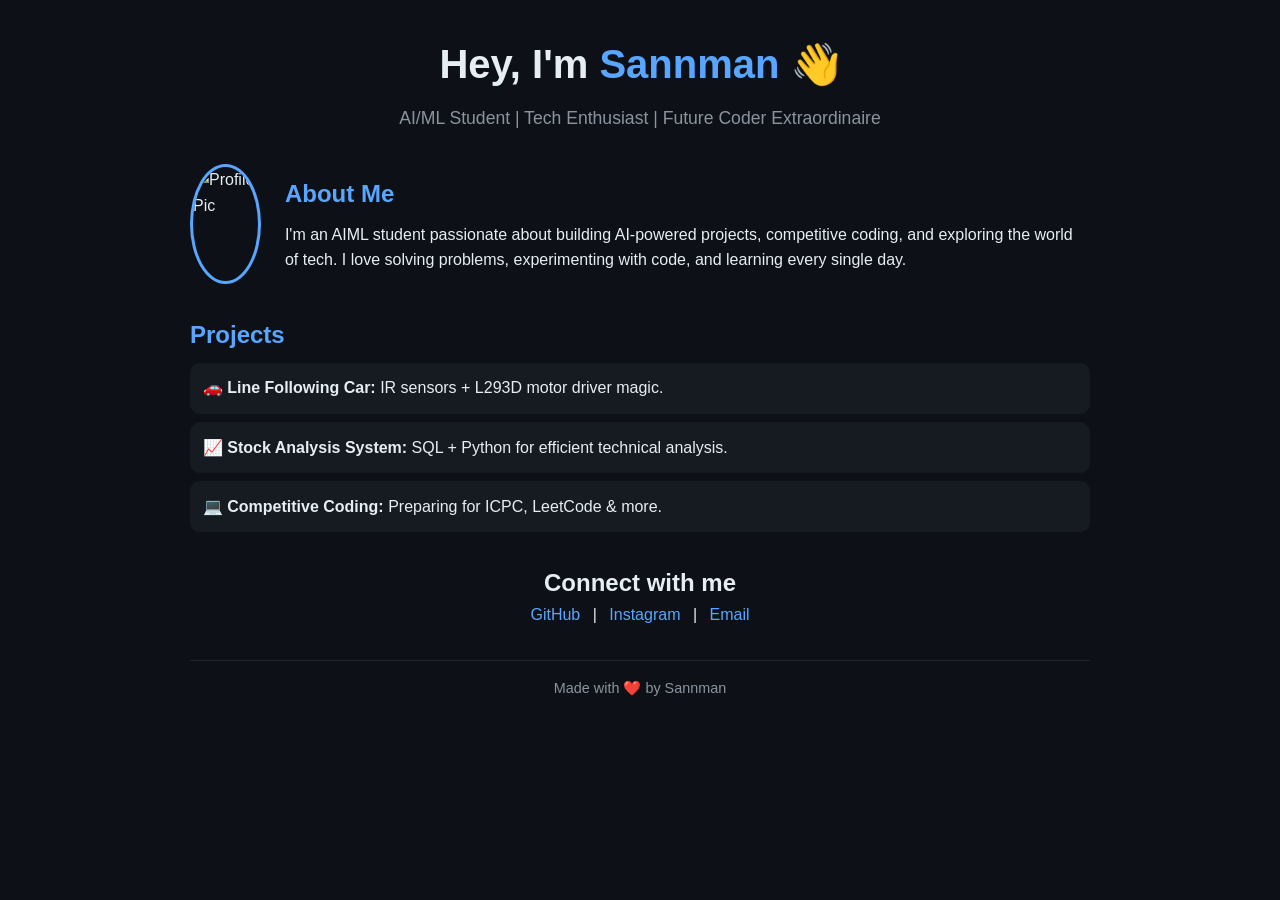
==== index.html @ 836b28f4 "hehe" ====
<!DOCTYPE html>
<html lang="en">
<head>
  <meta charset="UTF-8">
  <meta name="viewport" content="width=device-width, initial-scale=1.0">
  <title>About Me - Sannman</title>
  <link rel="stylesheet" href="style.css">
</head>
<body>
  <div class="container">
    <header>
      <h1>Hey, I'm <span class="highlight">Sannman</span> 👋</h1>
      <p class="tagline">AI/ML Student | Tech Enthusiast | Future Coder Extraordinaire</p>
    </header>

    <section class="about">
      <img src="https://avatars.githubusercontent.com/u/9919?v=4" alt="Profile Pic" class="profile-pic">
      <div>
        <h2>About Me</h2>
        <p>
          I'm an AIML student passionate about building AI-powered projects, competitive coding,
          and exploring the world of tech. I love solving problems, experimenting with code, and
          learning every single day.
        </p>
      </div>
    </section>

    <section class="projects">
      <h2>Projects</h2>
      <ul>
        <li><strong>🚗 Line Following Car:</strong> IR sensors + L293D motor driver magic.</li>
        <li><strong>📈 Stock Analysis System:</strong> SQL + Python for efficient technical analysis.</li>
        <li><strong>💻 Competitive Coding:</strong> Preparing for ICPC, LeetCode & more.</li>
      </ul>
    </section>

    <section class="socials">
      <h2>Connect with me</h2>
      <p>
        <a href="https://github.com/yourusername" target="_blank">GitHub</a> |
        <a href="https://instagram.com/sannman.ai" target="_blank">Instagram</a> |
        <a href="mailto:youremail@example.com">Email</a>
      </p>
    </section>

    <footer>
      <p>Made with ❤️ by Sannman</p>
    </footer>
  </div>
</body>
</html>
---- style.css ----
/* General Reset */
* {
  margin: 0;
  padding: 0;
  box-sizing: border-box;
  font-family: 'Segoe UI', Tahoma, Geneva, Verdana, sans-serif;
}

body {
  background: #0d1117;
  color: #e6edf3;
  line-height: 1.6;
}

.container {
  width: 85%;
  max-width: 900px;
  margin: 0 auto;
  padding: 2rem 0;
}

/* Header */
header {
  text-align: center;
  margin-bottom: 2rem;
}

header h1 {
  font-size: 2.5rem;
}

.highlight {
  color: #58a6ff;
}

.tagline {
  color: #8b949e;
  font-size: 1.1rem;
  margin-top: 0.5rem;
}

/* About Section */
.about {
  display: flex;
  align-items: center;
  gap: 1.5rem;
  margin-bottom: 2rem;
}

.about img.profile-pic {
  width: 120px;
  height: 120px;
  border-radius: 50%;
  border: 3px solid #58a6ff;
}

.about h2 {
  color: #58a6ff;
  margin-bottom: 0.5rem;
}

/* Projects */
.projects {
  margin-bottom: 2rem;
}

.projects h2 {
  color: #58a6ff;
  margin-bottom: 0.5rem;
}

.projects ul {
  list-style: none;
}

.projects li {
  margin: 0.5rem 0;
  background: #161b22;
  padding: 0.8rem;
  border-radius: 10px;
}

/* Socials */
.socials {
  text-align: center;
  margin-bottom: 2rem;
}

.socials a {
  color: #58a6ff;
  text-decoration: none;
  margin: 0 0.5rem;
}

.socials a:hover {
  text-decoration: underline;
}

/* Footer */
footer {
  text-align: center;
  font-size: 0.9rem;
  color: #8b949e;
  border-top: 1px solid #21262d;
  padding-top: 1rem;
}

/* Responsive */
@media (max-width: 768px) {
  .about {
    flex-direction: column;
    text-align: center;
  }
}
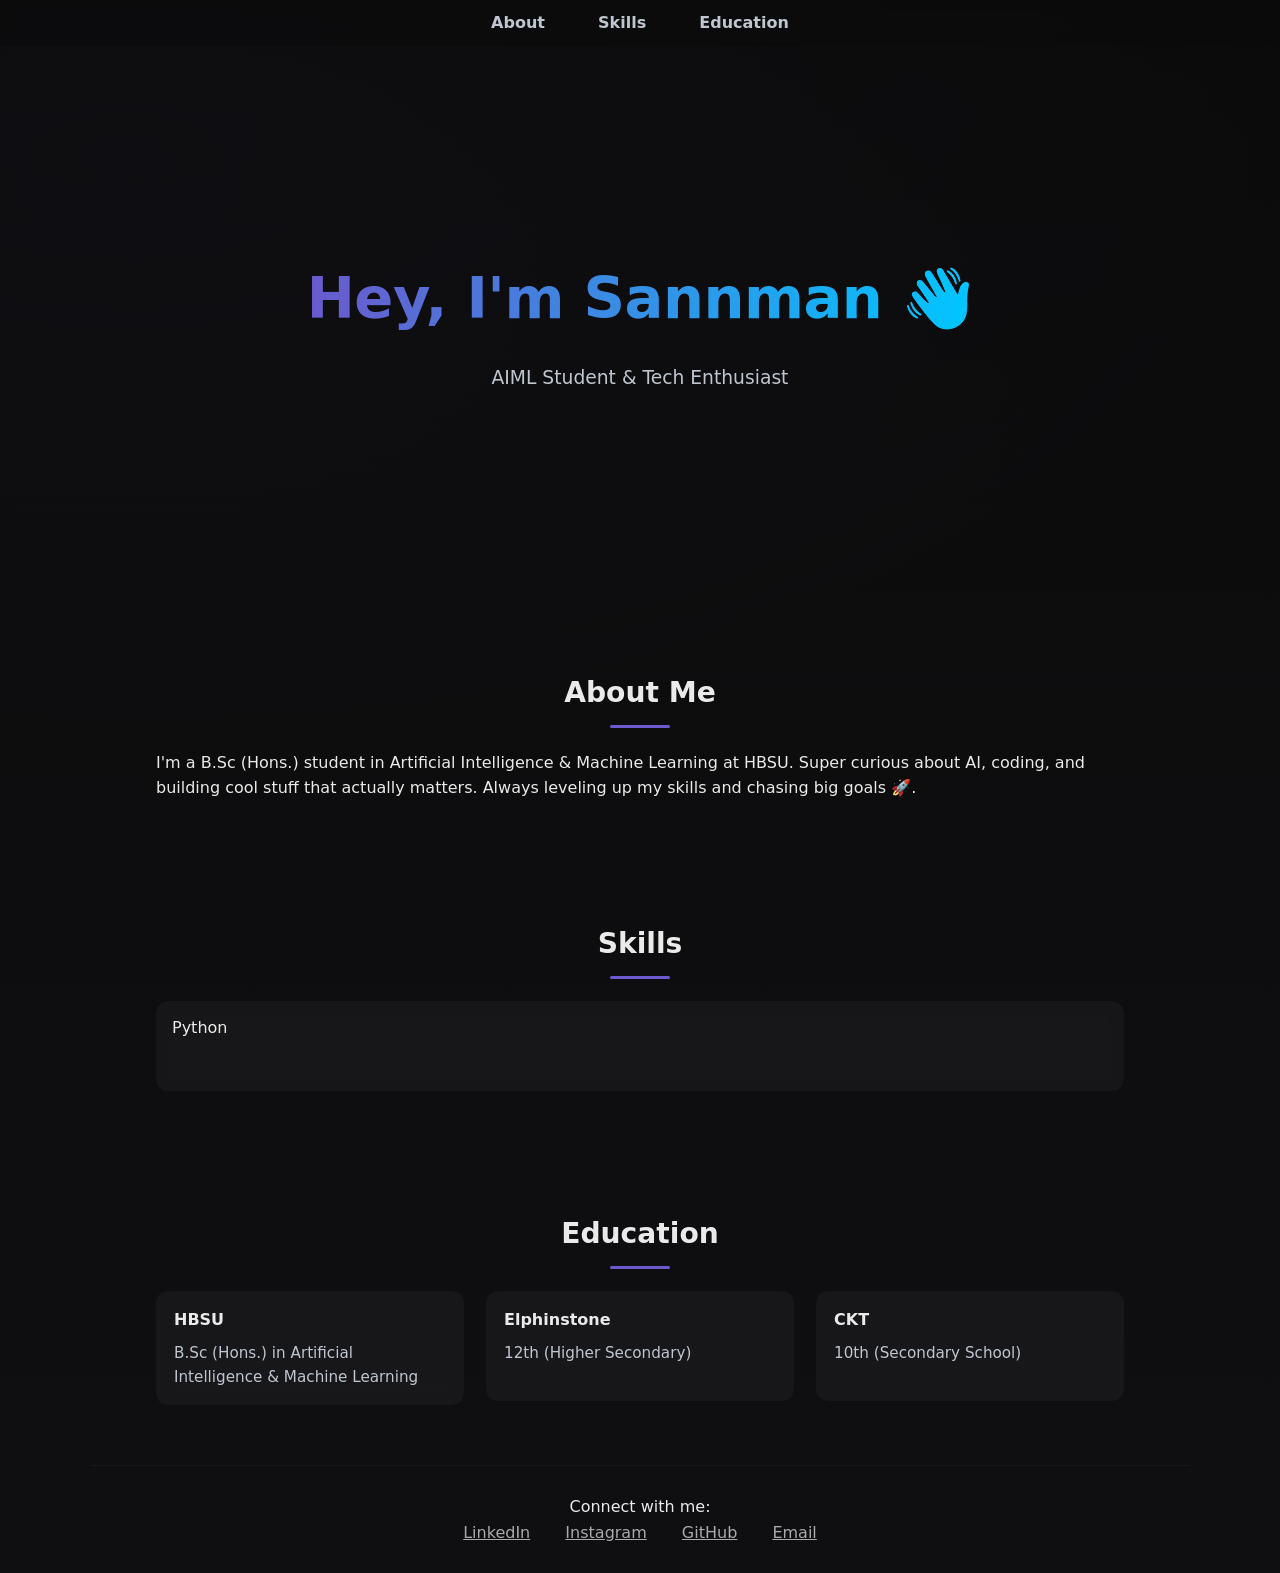
==== commit ac20b898: "made small adjustments to spacing and layout" ====
--- a/index.html
+++ b/index.html
@@ -3,49 +3,73 @@
 <head>
   <meta charset="UTF-8">
   <meta name="viewport" content="width=device-width, initial-scale=1.0">
-  <title>About Me - Sannman</title>
+  <title>Sannman Prabhu | Portfolio</title>
   <link rel="stylesheet" href="style.css">
 </head>
 <body>
-  <div class="container">
-    <header>
-      <h1>Hey, I'm <span class="highlight">Sannman</span> 👋</h1>
-      <p class="tagline">AI/ML Student | Tech Enthusiast | Future Coder Extraordinaire</p>
-    </header>
+  <!-- ===== Header ===== -->
+  <header>
+    <nav>
+      <a href="#about">About</a>
+      <a href="#skills">Skills</a>
+      <a href="#education">Education</a>
+    </nav>
+  </header>
 
-    <section class="about">
-      <img src="https://avatars.githubusercontent.com/u/9919?v=4" alt="Profile Pic" class="profile-pic">
-      <div>
-        <h2>About Me</h2>
-        <p>
-          I'm an AIML student passionate about building AI-powered projects, competitive coding,
-          and exploring the world of tech. I love solving problems, experimenting with code, and
-          learning every single day.
-        </p>
+  <main class="container">
+  <!-- ===== Hero ===== -->
+  <section class="hero reveal" id="home">
+    <h1>Hey, I'm Sannman 👋</h1>
+    <h3>AIML Student & Tech Enthusiast</h3>
+  </section>
+
+  <!-- ===== About ===== -->
+  <section id="about" class="reveal">
+    <h2>About Me</h2>
+    <p>
+      I'm a B.Sc (Hons.) student in Artificial Intelligence & Machine Learning at HBSU.  
+      Super curious about AI, coding, and building cool stuff that actually matters.  
+      Always leveling up my skills and chasing big goals 🚀.
+    </p>
+  </section>
+
+  <!-- ===== Skills ===== -->
+  <section id="skills" class="reveal">
+    <h2>Skills</h2>
+    <div class="card-container">
+      <div class="card">Python</div>
+    </div>
+  </section>
+
+  <!-- ===== Education ===== -->
+  <section id="education" class="reveal">
+    <h2>Education</h2>
+    <div class="card-container">
+      <div class="card">
+        <h3>HBSU</h3>
+        <p>B.Sc (Hons.) in Artificial Intelligence & Machine Learning</p>
       </div>
-    </section>
+      <div class="card">
+        <h3>Elphinstone</h3>
+        <p>12th (Higher Secondary)</p>
+      </div>
+      <div class="card">
+        <h3>CKT</h3>
+        <p>10th (Secondary School)</p>
+      </div>
+    </div>
+  </section>
 
-    <section class="projects">
-      <h2>Projects</h2>
-      <ul>
-        <li><strong>🚗 Line Following Car:</strong> IR sensors + L293D motor driver magic.</li>
-        <li><strong>📈 Stock Analysis System:</strong> SQL + Python for efficient technical analysis.</li>
-        <li><strong>💻 Competitive Coding:</strong> Preparing for ICPC, LeetCode & more.</li>
-      </ul>
-    </section>
+  <!-- Footer -->
+  <footer>
+    <p>Connect with me:</p>
+    <a href="https://www.linkedin.com/in/sannman" target="_blank">LinkedIn</a>
+    <a href="https://instagram.com/sannman.ai" target="_blank">Instagram</a>
+    <a href="https://github.com/Sannman1" target="_blank">GitHub</a>
+    <a href="mailto:prabhusanman2@gmail.com">Email</a>
+  </footer>
+  </main>
 
-    <section class="socials">
-      <h2>Connect with me</h2>
-      <p>
-        <a href="https://github.com/yourusername" target="_blank">GitHub</a> |
-        <a href="https://instagram.com/sannman.ai" target="_blank">Instagram</a> |
-        <a href="mailto:youremail@example.com">Email</a>
-      </p>
-    </section>
-
-    <footer>
-      <p>Made with ❤️ by Sannman</p>
-    </footer>
-  </div>
+  <script src="script.js"></script>
 </body>
 </html>
--- a/style.css
+++ b/style.css
@@ -1,115 +1,207 @@
-
-/* General Reset */
-* {
+:root{
+  --bg-0: #0b0b0b;
+  --bg-1: #0f0f12;
+  --muted: #bfc6cf;
+  --accent: #6a5acd;
+  --accent-2: #00c6ff;
+  --card-bg: rgba(255,255,255,0.04);
+}
+
+*{
   margin: 0;
   padding: 0;
   box-sizing: border-box;
-  font-family: 'Segoe UI', Tahoma, Geneva, Verdana, sans-serif;
+  font-family: 'Inter', system-ui, -apple-system, "Segoe UI", Roboto, "Helvetica Neue", Arial;
+  scroll-behavior: smooth;
 }
 
 body {
-  background: #0d1117;
-  color: #e6edf3;
+  background: radial-gradient(1200px 600px at 10% 10%, rgba(106,90,205,0.03), transparent), linear-gradient(180deg, var(--bg-0), var(--bg-1));
+  color: #eaeaea;
   line-height: 1.6;
-}
-
-.container {
-  width: 85%;
-  max-width: 900px;
-  margin: 0 auto;
-  padding: 2rem 0;
-}
-
-/* Header */
+  -webkit-font-smoothing: antialiased;
+  -moz-osx-font-smoothing: grayscale;
+}
+
+/* ========= Navbar ========= */
+
 header {
+  position: sticky;
+  top: 0;
+  z-index: 40;
+  padding: 10px 6%;
+  display: flex;
+  justify-content: center;
+  align-items: center;
+  background: rgba(11,11,11,0.55);
+  backdrop-filter: blur(6px);
+  transition: box-shadow 0.25s ease, background 0.25s ease, transform 0.25s ease;
+}
+
+header.scrolled{
+  box-shadow: 0 6px 18px rgba(2,6,23,0.6);
+  background: rgba(11,11,11,0.78);
+}
+
+/* Header logo styling */
+/* header title removed - nav centered */
+
+nav a {
+  color: var(--muted);
+  margin: 0 14px;
+  font-weight: 600;
+  text-decoration: none;
+  position: relative;
+  padding: 8px 10px;
+  border-radius: 6px;
+  transition: color 180ms ease, background 180ms ease, transform 180ms ease;
+}
+
+nav a::after {
+  content: "";
+  position: absolute;
+  left: 0;
+  bottom: -4px;
+  width: 0;
+  height: 2px;
+  background: #6a5acd;
+  transition: width 0.3s ease;
+}
+
+nav a:hover::after {
+  width: 100%;
+}
+
+nav a.active {
+  color: var(--accent-2);
+}
+
+nav a.active::after {
+  width: 100%;
+  background: linear-gradient(90deg, var(--accent), var(--accent-2));
+}
+
+/* ========= Hero ========= */
+.hero {
   text-align: center;
-  margin-bottom: 2rem;
-}
-
-header h1 {
-  font-size: 2.5rem;
-}
-
-.highlight {
-  color: #58a6ff;
-}
-
-.tagline {
-  color: #8b949e;
-  font-size: 1.1rem;
-  margin-top: 0.5rem;
-}
-
-/* About Section */
-.about {
+  padding: 40px 6% 56px 6%;
+  min-height: 62vh;
   display: flex;
   align-items: center;
-  gap: 1.5rem;
-  margin-bottom: 2rem;
-}
-
-.about img.profile-pic {
-  width: 120px;
-  height: 120px;
-  border-radius: 50%;
-  border: 3px solid #58a6ff;
-}
-
-.about h2 {
-  color: #58a6ff;
-  margin-bottom: 0.5rem;
-}
-
-/* Projects */
-.projects {
-  margin-bottom: 2rem;
-}
-
-.projects h2 {
-  color: #58a6ff;
-  margin-bottom: 0.5rem;
-}
-
-.projects ul {
-  list-style: none;
-}
-
-.projects li {
-  margin: 0.5rem 0;
-  background: #161b22;
-  padding: 0.8rem;
-  border-radius: 10px;
-}
-
-/* Socials */
-.socials {
+  justify-content: center;
+  flex-direction: column;
+}
+
+.hero h1 {
+  font-size: clamp(2rem, 4.5vw, 3.6rem);
+  font-weight: 800;
+  background: linear-gradient(90deg, var(--accent), var(--accent-2));
+  background-clip: text;
+  -webkit-background-clip: text;
+  color: transparent;
+  -webkit-text-fill-color: transparent;
+  margin-bottom: 12px;
+  letter-spacing: -0.5px;
+}
+
+.hero h3 {
+  font-weight: 500;
+  color: var(--muted);
+  margin-top: 6px;
+}
+
+/* ========= Sections ========= */
+section {
+  padding: 60px 6%;
+}
+
+/* Page container to control width and centering */
+.container{
+  max-width: 1100px;
+  margin: 0 auto;
+  width: 100%;
+}
+
+/* Small tweak: reduce top gap between header and main on wide screens */
+@media (min-width: 1100px){
+  .container{padding-top:6px}
+}
+
+h2 {
+  font-size: clamp(1.25rem, 2.2vw, 2rem);
+  margin-bottom: 22px;
   text-align: center;
-  margin-bottom: 2rem;
-}
-
-.socials a {
-  color: #58a6ff;
-  text-decoration: none;
-  margin: 0 0.5rem;
-}
-
-.socials a:hover {
-  text-decoration: underline;
-}
-
-/* Footer */
+  position: relative;
+}
+
+h2::after {
+  content: "";
+  display: block;
+  width: 60px;
+  height: 3px;
+  margin: 10px auto 0;
+  background: #6a5acd;
+  border-radius: 2px;
+}
+
+/* ========= Cards ========= */
+.card-container {
+  display: grid;
+  gap: 18px;
+  grid-template-columns: repeat(auto-fit, minmax(220px, 1fr));
+  align-items: start; /* don't stretch cards to row height */
+}
+
+.card {
+  background: var(--card-bg);
+  padding: 14px 16px;
+  border-radius: 12px;
+  backdrop-filter: blur(6px);
+  transition: transform 0.32s cubic-bezier(.2,.9,.2,1), box-shadow 0.32s;
+  align-self: start; /* ensure card height fits content */
+  min-height: 90px; /* compact default height */
+}
+
+.card:hover {
+  transform: translateY(-6px);
+  box-shadow: 0 12px 30px rgba(2,6,23,0.6);
+}
+
+/* Tighter typography inside cards */
+.card h3{ font-size: 1rem; margin-bottom: 8px; }
+.card p{ color: var(--muted); font-size: 0.95rem; margin: 0; }
+
+/* Make education cards a bit narrower on large screens */
+@media (min-width: 1000px){
+  #education .card-container{ grid-template-columns: repeat(3, 1fr); gap: 22px; }
+  #education .card{ min-height: 110px; padding: 16px 18px; }
+}
+
+/* Reveal animation helper */
+.reveal {
+  opacity: 0;
+  transform: translateY(18px);
+  transition: opacity 0.7s ease, transform 0.7s ease;
+}
+
+.reveal.active {
+  opacity: 1;
+  transform: translateY(0);
+}
+
+/* ========= Footer ========= */
 footer {
   text-align: center;
-  font-size: 0.9rem;
-  color: #8b949e;
-  border-top: 1px solid #21262d;
-  padding-top: 1rem;
-}
-
-/* Responsive */
-@media (max-width: 768px) {
-  .about {
-    flex-direction: column;
-    text-align: center;
-  }
-}
+  padding: 28px 6%;
+  border-top: 1px solid rgba(255,255,255,0.04);
+}
+
+footer a {
+  margin: 0 15px;
+  color: #aaa;
+  transition: color 0.3s ease;
+}
+
+footer a:hover {
+  color: #6a5acd;
+}
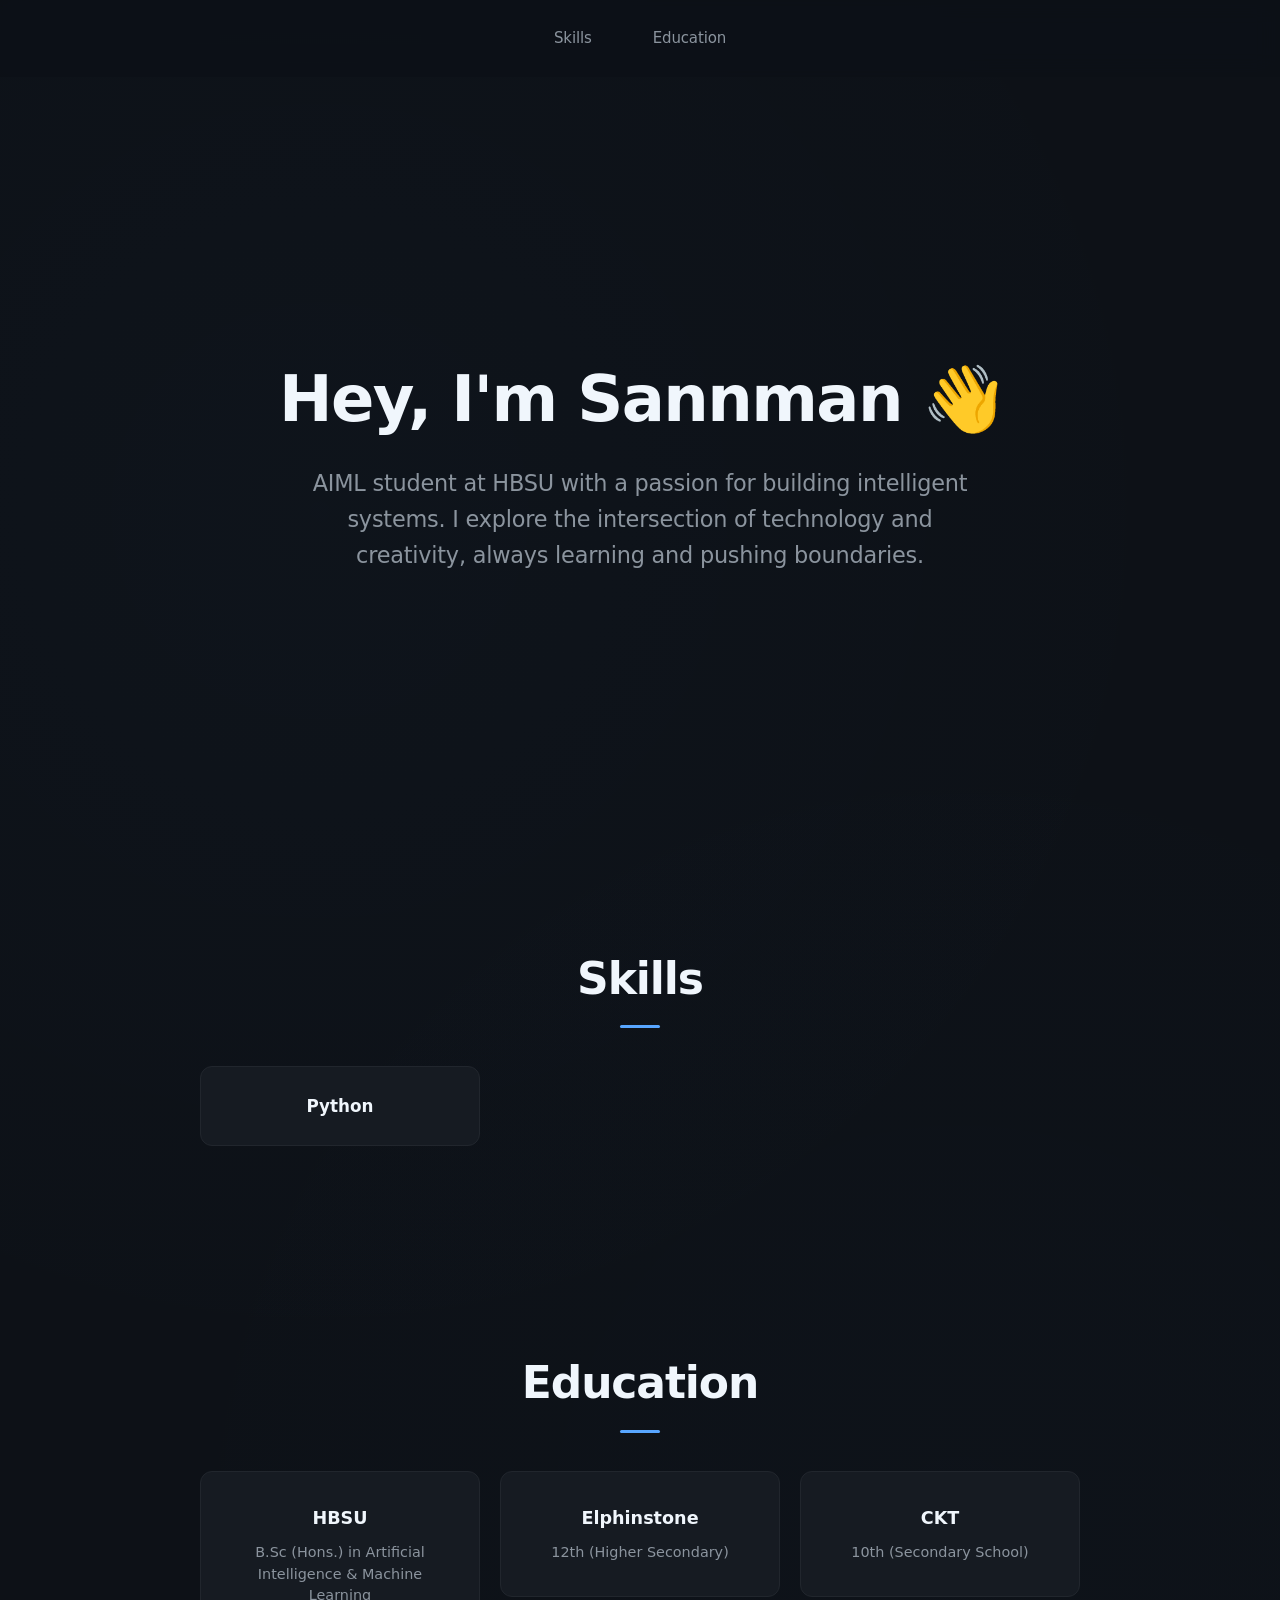
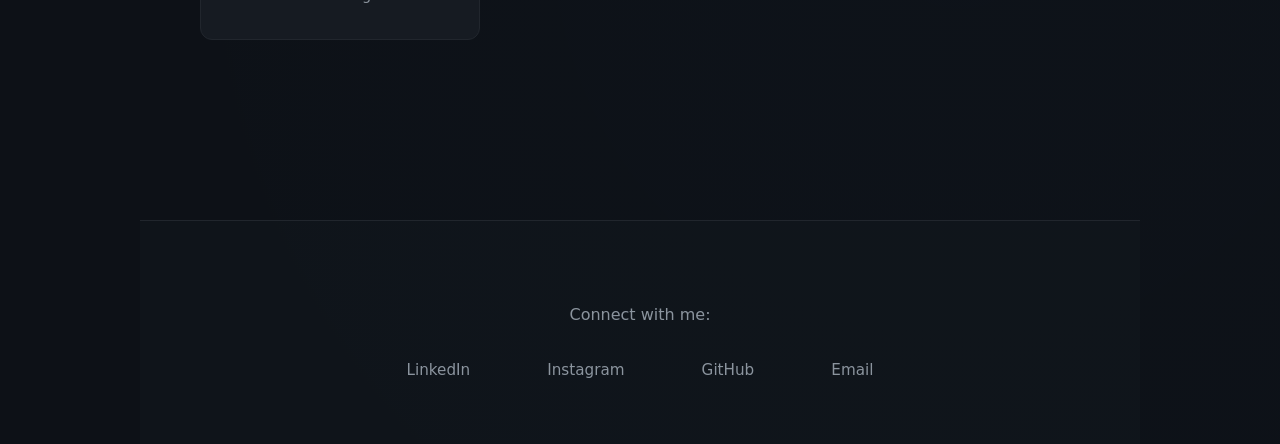
==== commit ef8d8c47: "changed visuals" ====
--- a/index.html
+++ b/index.html
@@ -10,7 +10,6 @@
   <!-- ===== Header ===== -->
   <header>
     <nav>
-      <a href="#about">About</a>
       <a href="#skills">Skills</a>
       <a href="#education">Education</a>
     </nav>
@@ -20,24 +19,14 @@
   <!-- ===== Hero ===== -->
   <section class="hero reveal" id="home">
     <h1>Hey, I'm Sannman 👋</h1>
-    <h3>AIML Student & Tech Enthusiast</h3>
+    <h3>AIML student at HBSU with a passion for building intelligent systems. I explore the intersection of technology and creativity, always learning and pushing boundaries.</h3>
   </section>
 
-  <!-- ===== About ===== -->
-  <section id="about" class="reveal">
-    <h2>About Me</h2>
-    <p>
-      I'm a B.Sc (Hons.) student in Artificial Intelligence & Machine Learning at HBSU.  
-      Super curious about AI, coding, and building cool stuff that actually matters.  
-      Always leveling up my skills and chasing big goals 🚀.
-    </p>
-  </section>
-
-  <!-- ===== Skills ===== -->
   <section id="skills" class="reveal">
     <h2>Skills</h2>
     <div class="card-container">
-      <div class="card">Python</div>
+      <div class="card stagger">Python</div>
+      
     </div>
   </section>
 
@@ -45,15 +34,15 @@
   <section id="education" class="reveal">
     <h2>Education</h2>
     <div class="card-container">
-      <div class="card">
+      <div class="card stagger">
         <h3>HBSU</h3>
         <p>B.Sc (Hons.) in Artificial Intelligence & Machine Learning</p>
       </div>
-      <div class="card">
+      <div class="card stagger">
         <h3>Elphinstone</h3>
         <p>12th (Higher Secondary)</p>
       </div>
-      <div class="card">
+      <div class="card stagger">
         <h3>CKT</h3>
         <p>10th (Secondary School)</p>
       </div>
@@ -70,6 +59,6 @@
   </footer>
   </main>
 
-  <script src="script.js"></script>
+  <script src="script.js?v=2"></script>
 </body>
 </html>
--- a/style.css
+++ b/style.css
@@ -1,10 +1,14 @@
 :root{
-  --bg-0: #0b0b0b;
-  --bg-1: #0f0f12;
-  --muted: #bfc6cf;
-  --accent: #6a5acd;
-  --accent-2: #00c6ff;
-  --card-bg: rgba(255,255,255,0.04);
+  --bg-primary: #0d1117;
+  --bg-secondary: #161b22;
+  --text-primary: #f0f6fc;
+  --text-secondary: #8b949e;
+  --text-muted: #6e7681;
+  --accent: #58a6ff;
+  --border: #21262d;
+  --card-bg: #161b22;
+  --shadow: rgba(1, 4, 9, 0.8);
+  --header-h: 64px;
 }
 
 *{
@@ -16,11 +20,21 @@
 }
 
 body {
-  background: radial-gradient(1200px 600px at 10% 10%, rgba(106,90,205,0.03), transparent), linear-gradient(180deg, var(--bg-0), var(--bg-1));
-  color: #eaeaea;
-  line-height: 1.6;
+  background: var(--bg-primary);
+  background-image: 
+    radial-gradient(circle at 25% 25%, rgba(88, 166, 255, 0.02) 0%, transparent 50%),
+    radial-gradient(circle at 75% 75%, rgba(88, 166, 255, 0.01) 0%, transparent 50%);
+  color: var(--text-primary);
+  line-height: 1.7;
   -webkit-font-smoothing: antialiased;
   -moz-osx-font-smoothing: grayscale;
+  font-weight: 400;
+  min-height: 100vh;
+}
+
+/* Smooth scroll behavior */
+html {
+  scroll-behavior: smooth;
 }
 
 /* ========= Navbar ========= */
@@ -29,43 +43,51 @@
   position: sticky;
   top: 0;
   z-index: 40;
-  padding: 10px 6%;
+  padding: 24px 6%;
   display: flex;
   justify-content: center;
   align-items: center;
-  background: rgba(11,11,11,0.55);
-  backdrop-filter: blur(6px);
-  transition: box-shadow 0.25s ease, background 0.25s ease, transform 0.25s ease;
+  background: rgba(13, 17, 23, 0.85);
+  backdrop-filter: blur(12px) saturate(180%);
+  border-bottom: 1px solid transparent;
+  transition: all 0.3s cubic-bezier(0.4, 0, 0.2, 1);
 }
 
 header.scrolled{
-  box-shadow: 0 6px 18px rgba(2,6,23,0.6);
-  background: rgba(11,11,11,0.78);
+  background: rgba(13, 17, 23, 0.95);
+  border-bottom: 1px solid var(--border);
+  box-shadow: 0 4px 16px var(--shadow);
 }
 
 /* Header logo styling */
 /* header title removed - nav centered */
 
 nav a {
-  color: var(--muted);
-  margin: 0 14px;
-  font-weight: 600;
+  color: var(--text-secondary);
+  margin: 0 28px;
+  font-weight: 500;
   text-decoration: none;
   position: relative;
-  padding: 8px 10px;
-  border-radius: 6px;
-  transition: color 180ms ease, background 180ms ease, transform 180ms ease;
+  padding: 12px 0;
+  font-size: 15px;
+  letter-spacing: -0.01em;
+  transition: all 0.25s ease;
 }
 
 nav a::after {
   content: "";
   position: absolute;
   left: 0;
-  bottom: -4px;
+  bottom: 8px;
   width: 0;
   height: 2px;
-  background: #6a5acd;
-  transition: width 0.3s ease;
+  background: var(--accent);
+  transition: width 0.25s ease;
+  border-radius: 1px;
+}
+
+nav a:hover {
+  color: var(--text-primary);
 }
 
 nav a:hover::after {
@@ -73,19 +95,18 @@
 }
 
 nav a.active {
-  color: var(--accent-2);
+  color: var(--accent);
 }
 
 nav a.active::after {
   width: 100%;
-  background: linear-gradient(90deg, var(--accent), var(--accent-2));
 }
 
 /* ========= Hero ========= */
 .hero {
   text-align: center;
-  padding: 40px 6% 56px 6%;
-  min-height: 62vh;
+  padding: 140px 6% 120px;
+  min-height: 85vh;
   display: flex;
   align-items: center;
   justify-content: center;
@@ -93,95 +114,145 @@
 }
 
 .hero h1 {
-  font-size: clamp(2rem, 4.5vw, 3.6rem);
-  font-weight: 800;
-  background: linear-gradient(90deg, var(--accent), var(--accent-2));
-  background-clip: text;
-  -webkit-background-clip: text;
-  color: transparent;
-  -webkit-text-fill-color: transparent;
-  margin-bottom: 12px;
-  letter-spacing: -0.5px;
+  font-size: clamp(2.5rem, 5vw, 4.5rem);
+  font-weight: 700;
+  color: var(--text-primary);
+  margin-bottom: 24px;
+  letter-spacing: -0.025em;
+  line-height: 1.1;
 }
 
 .hero h3 {
-  font-weight: 500;
-  color: var(--muted);
-  margin-top: 6px;
+  font-weight: 400;
+  color: var(--text-secondary);
+  font-size: clamp(1.1rem, 2.2vw, 1.4rem);
+  margin-top: 8px;
+  letter-spacing: -0.01em;
+  max-width: 700px;
+  line-height: 1.6;
 }
 
 /* ========= Sections ========= */
 section {
-  padding: 60px 6%;
+  padding: 100px 6%;
+  display: flex;
+  flex-direction: column;
+  justify-content: center;
 }
 
 /* Page container to control width and centering */
 .container{
-  max-width: 1100px;
+  max-width: 1000px;
   margin: 0 auto;
   width: 100%;
 }
 
-/* Small tweak: reduce top gap between header and main on wide screens */
-@media (min-width: 1100px){
-  .container{padding-top:6px}
-}
-
 h2 {
-  font-size: clamp(1.25rem, 2.2vw, 2rem);
-  margin-bottom: 22px;
+  font-size: clamp(2rem, 3.5vw, 2.75rem);
+  margin-bottom: 50px;
   text-align: center;
+  font-weight: 700;
+  color: var(--text-primary);
+  letter-spacing: -0.025em;
   position: relative;
 }
 
 h2::after {
   content: "";
-  display: block;
-  width: 60px;
+  position: absolute;
+  bottom: -12px;
+  left: 50%;
+  transform: translateX(-50%);
+  width: 40px;
   height: 3px;
-  margin: 10px auto 0;
-  background: #6a5acd;
+  background: var(--accent);
   border-radius: 2px;
 }
 
 /* ========= Cards ========= */
 .card-container {
   display: grid;
-  gap: 18px;
-  grid-template-columns: repeat(auto-fit, minmax(220px, 1fr));
-  align-items: start; /* don't stretch cards to row height */
+  gap: 20px;
+  grid-template-columns: repeat(auto-fit, minmax(250px, 1fr));
+  align-items: start;
 }
 
 .card {
   background: var(--card-bg);
-  padding: 14px 16px;
+  padding: 32px 24px;
   border-radius: 12px;
-  backdrop-filter: blur(6px);
-  transition: transform 0.32s cubic-bezier(.2,.9,.2,1), box-shadow 0.32s;
-  align-self: start; /* ensure card height fits content */
-  min-height: 90px; /* compact default height */
+  border: 1px solid var(--border);
+  transition: all 0.3s cubic-bezier(0.4, 0, 0.2, 1);
+  text-align: center;
+  position: relative;
+  overflow: hidden;
+}
+
+.card::before {
+  content: '';
+  position: absolute;
+  top: 0;
+  left: 0;
+  right: 0;
+  bottom: 0;
+  background: linear-gradient(135deg, rgba(88, 166, 255, 0.02) 0%, transparent 100%);
+  opacity: 0;
+  transition: opacity 0.3s ease;
 }
 
 .card:hover {
   transform: translateY(-6px);
-  box-shadow: 0 12px 30px rgba(2,6,23,0.6);
-}
-
-/* Tighter typography inside cards */
-.card h3{ font-size: 1rem; margin-bottom: 8px; }
-.card p{ color: var(--muted); font-size: 0.95rem; margin: 0; }
-
-/* Make education cards a bit narrower on large screens */
-@media (min-width: 1000px){
-  #education .card-container{ grid-template-columns: repeat(3, 1fr); gap: 22px; }
-  #education .card{ min-height: 110px; padding: 16px 18px; }
-}
-
-/* Reveal animation helper */
+  box-shadow: 
+    0 20px 40px rgba(1, 4, 9, 0.4),
+    0 0 0 1px rgba(88, 166, 255, 0.1),
+    0 0 20px rgba(88, 166, 255, 0.1);
+  border-color: rgba(88, 166, 255, 0.2);
+}
+
+.card:hover::before {
+  opacity: 1;
+}
+
+.card h3 {
+  font-size: 1.1rem;
+  margin-bottom: 8px;
+  font-weight: 600;
+  color: var(--text-primary);
+}
+
+.card p {
+  color: var(--text-secondary);
+  font-size: 0.9rem;
+  margin: 0;
+  line-height: 1.5;
+}
+
+/* Skills cards special styling */
+#skills .card {
+  padding: 24px 20px;
+  font-weight: 600;
+  color: var(--text-primary);
+  min-height: 80px;
+  display: flex;
+  align-items: center;
+  justify-content: center;
+  font-size: 1.05rem;
+}
+
+#skills .card:hover {
+  color: var(--accent);
+}
+
+@media (min-width: 768px){
+  #education .card-container{ grid-template-columns: repeat(3, 1fr); }
+  #skills .card-container{ grid-template-columns: repeat(3, 1fr); }
+}
+
+/* ========= Animations ========= */
 .reveal {
   opacity: 0;
-  transform: translateY(18px);
-  transition: opacity 0.7s ease, transform 0.7s ease;
+  transform: translateY(40px);
+  transition: all 0.8s cubic-bezier(0.4, 0, 0.2, 1);
 }
 
 .reveal.active {
@@ -189,19 +260,124 @@
   transform: translateY(0);
 }
 
+.stagger {
+  transition-delay: 0.1s;
+}
+
+.stagger:nth-child(2) {
+  transition-delay: 0.2s;
+}
+
+.stagger:nth-child(3) {
+  transition-delay: 0.3s;
+}
+
+.stagger:nth-child(4) {
+  transition-delay: 0.4s;
+}
+
+.stagger:nth-child(5) {
+  transition-delay: 0.5s;
+}
+
+.stagger:nth-child(6) {
+  transition-delay: 0.6s;
+}
+
 /* ========= Footer ========= */
 footer {
   text-align: center;
-  padding: 28px 6%;
-  border-top: 1px solid rgba(255,255,255,0.04);
+  padding: 80px 6% 60px;
+  border-top: 1px solid var(--border);
+  margin-top: 80px;
+  background: rgba(22, 27, 34, 0.3);
+}
+
+footer p {
+  color: var(--text-secondary);
+  margin-bottom: 28px;
+  font-size: 1rem;
+  font-weight: 500;
 }
 
 footer a {
-  margin: 0 15px;
-  color: #aaa;
-  transition: color 0.3s ease;
+  margin: 0 20px;
+  color: var(--text-secondary);
+  text-decoration: none;
+  font-weight: 500;
+  font-size: 0.95rem;
+  transition: all 0.25s ease;
+  padding: 8px 16px;
+  border-radius: 6px;
 }
 
 footer a:hover {
-  color: #6a5acd;
+  color: var(--accent);
+  background: rgba(88, 166, 255, 0.05);
+}
+
+/* ========= Responsive Design ========= */
+@media (max-width: 768px) {
+  nav a {
+    margin: 0 16px;
+    font-size: 14px;
+  }
+  
+  header {
+    padding: 20px 5%;
+  }
+  
+  .hero {
+    padding: 120px 5% 100px;
+    min-height: 75vh;
+  }
+  
+  section {
+    padding: 80px 5%;
+  }
+  
+  .card-container {
+    grid-template-columns: 1fr;
+    gap: 20px;
+  }
+  
+  .card {
+    padding: 24px 20px;
+  }
+  
+  footer {
+    padding: 60px 5% 40px;
+  }
+  
+  footer a {
+    margin: 8px 12px;
+    display: inline-block;
+  }
+}
+
+@media (max-width: 480px) {
+  nav a {
+    margin: 0 12px;
+    font-size: 13px;
+  }
+  
+  .hero {
+    padding: 100px 4% 80px;
+  }
+  
+  section {
+    padding: 60px 4%;
+  }
+  
+  h2 {
+    margin-bottom: 36px;
+  }
+  
+  .card {
+    padding: 20px 16px;
+  }
+  
+  footer {
+    padding: 50px 4% 30px;
+  }
 }
